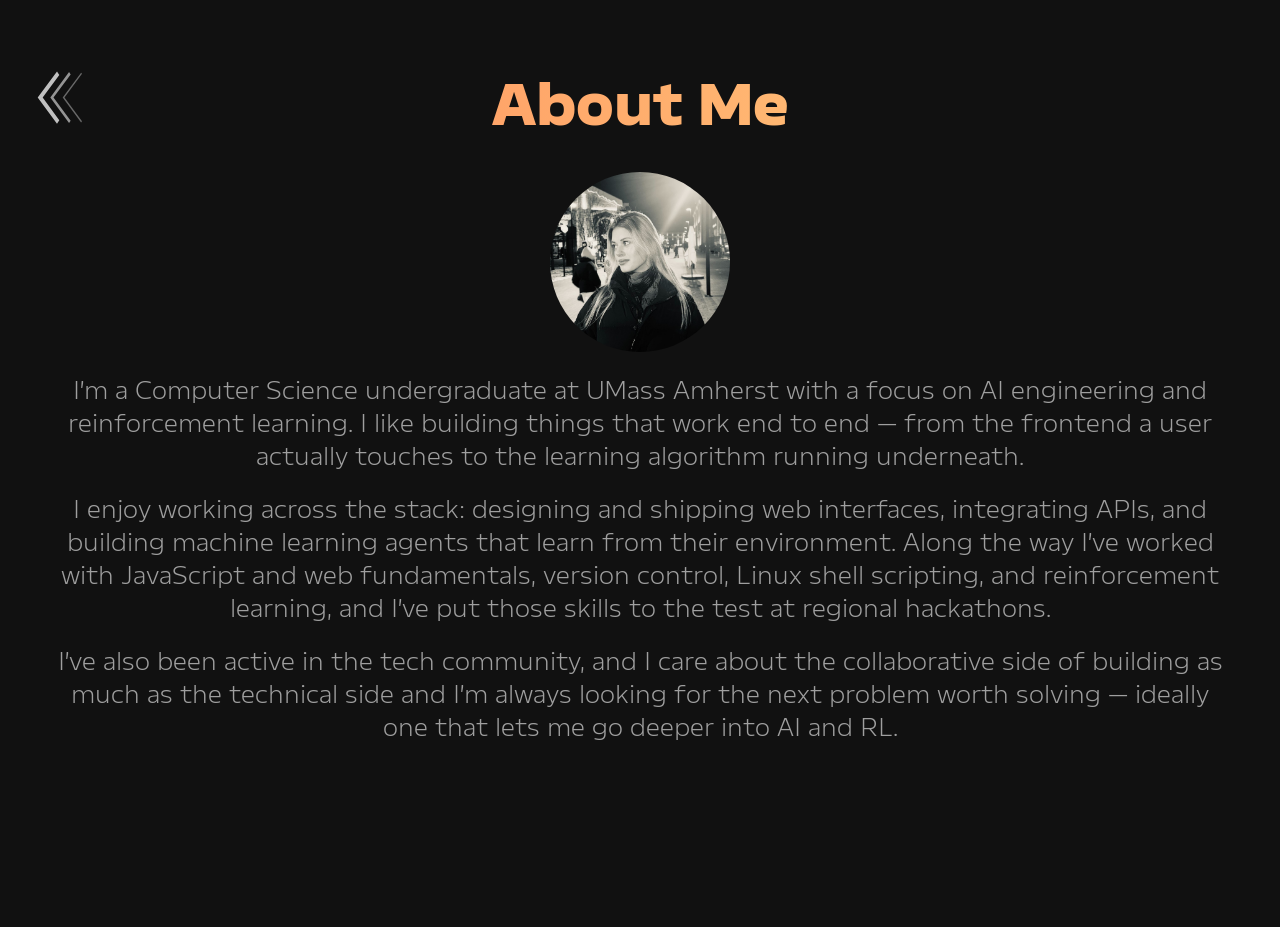
==== about.html @ 6017d5f5 "portfolio with compressed image" ====
<!doctype html>
<html lang="en">
  <head>
    <meta charset="UTF-8" />
    <meta name="viewport" content="width=device-width, initial-scale=1.0" />
    <title>Mariia — Portfolio</title>
    <link rel="stylesheet" href="style-pages-two.css" />
    <link
      rel="stylesheet"
      href="https://cdnjs.cloudflare.com/ajax/libs/font-awesome/6.5.1/css/all.min.css"
    />
    <link
      href="https://fonts.googleapis.com/css2?family=Outfit:wght@400;700&display=swap"
      rel="stylesheet"
    />
    <link
      href="https://fonts.googleapis.com/css2?family=Outfit:wght@300;400;700&display=swap"
      rel="stylesheet"
    />
  </head>
  <body>
    <main class="hero">
      <div class="hero-text">
        <a href="index.html" class="back">
          <svg id="more-arrows" viewBox="0 0 75 65">
            <polygon
              class="arrow-top"
              points="37.6,27.9 1.8,1.3 3.3,0 37.6,25.3 71.9,0 73.7,1.3 "
            />
            <polygon
              class="arrow-middle"
              points="37.6,45.8 0.8,18.7 4.4,16.4 37.6,41.2 71.2,16.4 74.5,18.7 "
            />
            <polygon
              class="arrow-bottom"
              points="37.6,64 0,36.1 5.1,32.8 37.6,56.8 70.4,32.8 75.5,36.1 "
            />
          </svg>
        </a>
        <h1>About Me</h1>
        <div class="profile-photo">
          <img src="compressed_IMG_7837.jpeg" alt="Mariia" />
        </div>
        <p class="name">
          I'm a Computer Science undergraduate at UMass Amherst with a focus on
          AI engineering and reinforcement learning. I like building things that
          work end to end — from the frontend a user actually touches to the
          learning algorithm running underneath.
        </p>
        <p class="name">
          I enjoy working across the stack: designing and shipping web
          interfaces, integrating APIs, and building machine learning agents
          that learn from their environment. Along the way I've worked with
          JavaScript and web fundamentals, version control, Linux shell
          scripting, and reinforcement learning, and I've put those skills to
          the test at regional hackathons.
        </p>
        <p class="name">
          I've also been active in the tech community, and I care about the
          collaborative side of building as much as the technical side and I'm
          always looking for the next problem worth solving — ideally one that
          lets me go deeper into AI and RL.
        </p>
      </div>
    </main>
  </body>
</html>
---- style-pages-two.css ----
@font-face {
  font-family: "Profa";
  src: url("profa/ProfaTrial-Black.ttf") format("opentype");
  font-weight: 700;
}

@font-face {
  font-family: "Profa-light";
  src: url("profa/ProfaTrial-Light.ttf") format("opentype");
  font-weight: 700;
}

body {
  margin: 0;
  background: #111111;
  color: white;
  font-family: "Profa", sans-serif;
}

.hero {
  position: relative;
  min-height: 100vh;
  display: flex;
  flex-direction: column;
  align-items: center;
  padding-top: 1.7rem;
}

.hero-text {
  text-align: center;
  padding: 0 3rem;
}

.back,
.back:visited {
  color: white;
}

.back {
  position: absolute;
  top: 4.7rem;
  left: 2rem;
  display: inline-block;
  color: white;
  text-decoration: none;
  transition: transform 0.2s ease;
}

.back:hover {
  transform: translateX(-5px);
  color: #ff8a5c;
}

.hero-text h1 {
  font-weight: 700;
  font-size: 65px;
  margin-bottom: 0;

  background: linear-gradient(90deg, #ff8a5c, #ffd27f, #ff5c5c, #ff8a5c);
  background-size: 300% 100%;
  -webkit-background-clip: text;
  background-clip: text;
  color: transparent;

  animation: shift 6s linear infinite;
}

@keyframes shift {
  0% {
    background-position: 0% 50%;
  }
  100% {
    background-position: 300% 50%;
  }
}

.profile-photo {
  width: 180px;
  height: 180px;
  border-radius: 50%;
  overflow: hidden;
  margin: 1.5rem auto;
}

.profile-photo img {
  width: 100%;
  height: 100%;
  object-fit: cover;
  object-position: 60% 60%;
  transform: scale(1.15);
  transition: transform 0.3s ease;
}

.profile-photo:hover img {
  transform: scale(1.3);
}

.hero-text p {
  margin: 1.25rem 0;
}

.name {
  font-size: 28px;
  color: rgb(159, 159, 159);
  font-family: "Profa-light", sans-serif;
  font-weight: 300;
}

/* arrow animation */
#more-arrows {
  width: 55px;
  height: 45px;
  transform: rotate(90deg);
  cursor: pointer;
}

#more-arrows polygon {
  fill: rgb(192, 192, 192);
  transition: all 0.2s ease-out;
}

#more-arrows polygon.arrow-middle {
  opacity: 0.75;
}

#more-arrows polygon.arrow-top {
  opacity: 0.5;
}

#more-arrows:hover polygon {
  fill: #ff8a5c;
}

#more-arrows:hover polygon.arrow-top {
  transform: translateY(18px);
}

#more-arrows:hover polygon.arrow-bottom {
  transform: translateY(-18px);
}
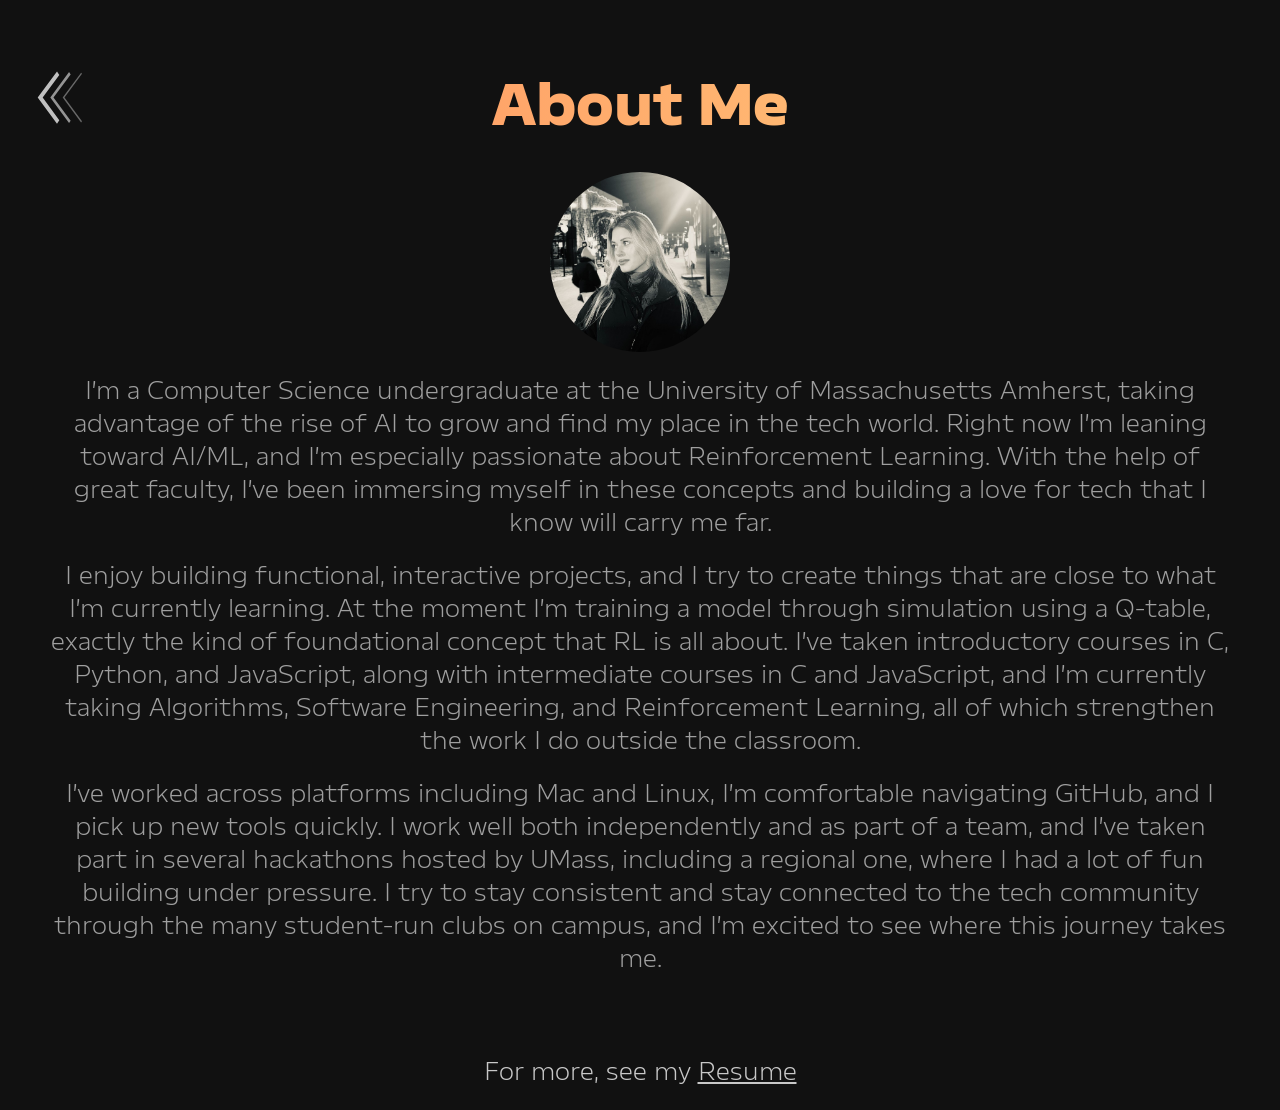
==== commit 7b1fa236: "finished with the basic portfolio interface, more changes coming soon" ====
--- a/about.html
+++ b/about.html
@@ -42,24 +42,35 @@
           <img src="compressed_IMG_7837.jpeg" alt="Mariia" />
         </div>
         <p class="name">
-          I'm a Computer Science undergraduate at UMass Amherst with a focus on
-          AI engineering and reinforcement learning. I like building things that
-          work end to end — from the frontend a user actually touches to the
-          learning algorithm running underneath.
+          I'm a Computer Science undergraduate at the University of
+          Massachusetts Amherst, taking advantage of the rise of AI to grow and
+          find my place in the tech world. Right now I'm leaning toward AI/ML,
+          and I'm especially passionate about Reinforcement Learning. With the
+          help of great faculty, I've been immersing myself in these concepts
+          and building a love for tech that I know will carry me far.
         </p>
         <p class="name">
-          I enjoy working across the stack: designing and shipping web
-          interfaces, integrating APIs, and building machine learning agents
-          that learn from their environment. Along the way I've worked with
-          JavaScript and web fundamentals, version control, Linux shell
-          scripting, and reinforcement learning, and I've put those skills to
-          the test at regional hackathons.
+          I enjoy building functional, interactive projects, and I try to create
+          things that are close to what I'm currently learning. At the moment
+          I'm training a model through simulation using a Q-table, exactly the
+          kind of foundational concept that RL is all about. I've taken
+          introductory courses in C, Python, and JavaScript, along with
+          intermediate courses in C and JavaScript, and I'm currently taking
+          Algorithms, Software Engineering, and Reinforcement Learning, all of
+          which strengthen the work I do outside the classroom.
         </p>
         <p class="name">
-          I've also been active in the tech community, and I care about the
-          collaborative side of building as much as the technical side and I'm
-          always looking for the next problem worth solving — ideally one that
-          lets me go deeper into AI and RL.
+          I've worked across platforms including Mac and Linux, I'm comfortable
+          navigating GitHub, and I pick up new tools quickly. I work well both
+          independently and as part of a team, and I've taken part in several
+          hackathons hosted by UMass, including a regional one, where I had a
+          lot of fun building under pressure. I try to stay consistent and stay
+          connected to the tech community through the many student-run clubs on
+          campus, and I'm excited to see where this journey takes me.
+        </p>
+        <p class="resume-link">
+          For more, see my
+          <a href="Resume.pdf" target="_blank" rel="noopener">Resume</a>
         </p>
       </div>
     </main>
--- a/style-pages-two.css
+++ b/style-pages-two.css
@@ -106,6 +106,19 @@
   font-weight: 300;
 }
 
+p.resume-link {
+  font-size: 28px;
+  color: rgb(200, 200, 200);
+  font-family: "Profa-light", sans-serif;
+  font-weight: 300;
+  margin-top: 5rem;
+}
+
+.resume-link a {
+  color: rgb(200, 200, 200);
+  text-decoration: underline;
+}
+
 /* arrow animation */
 #more-arrows {
   width: 55px;
